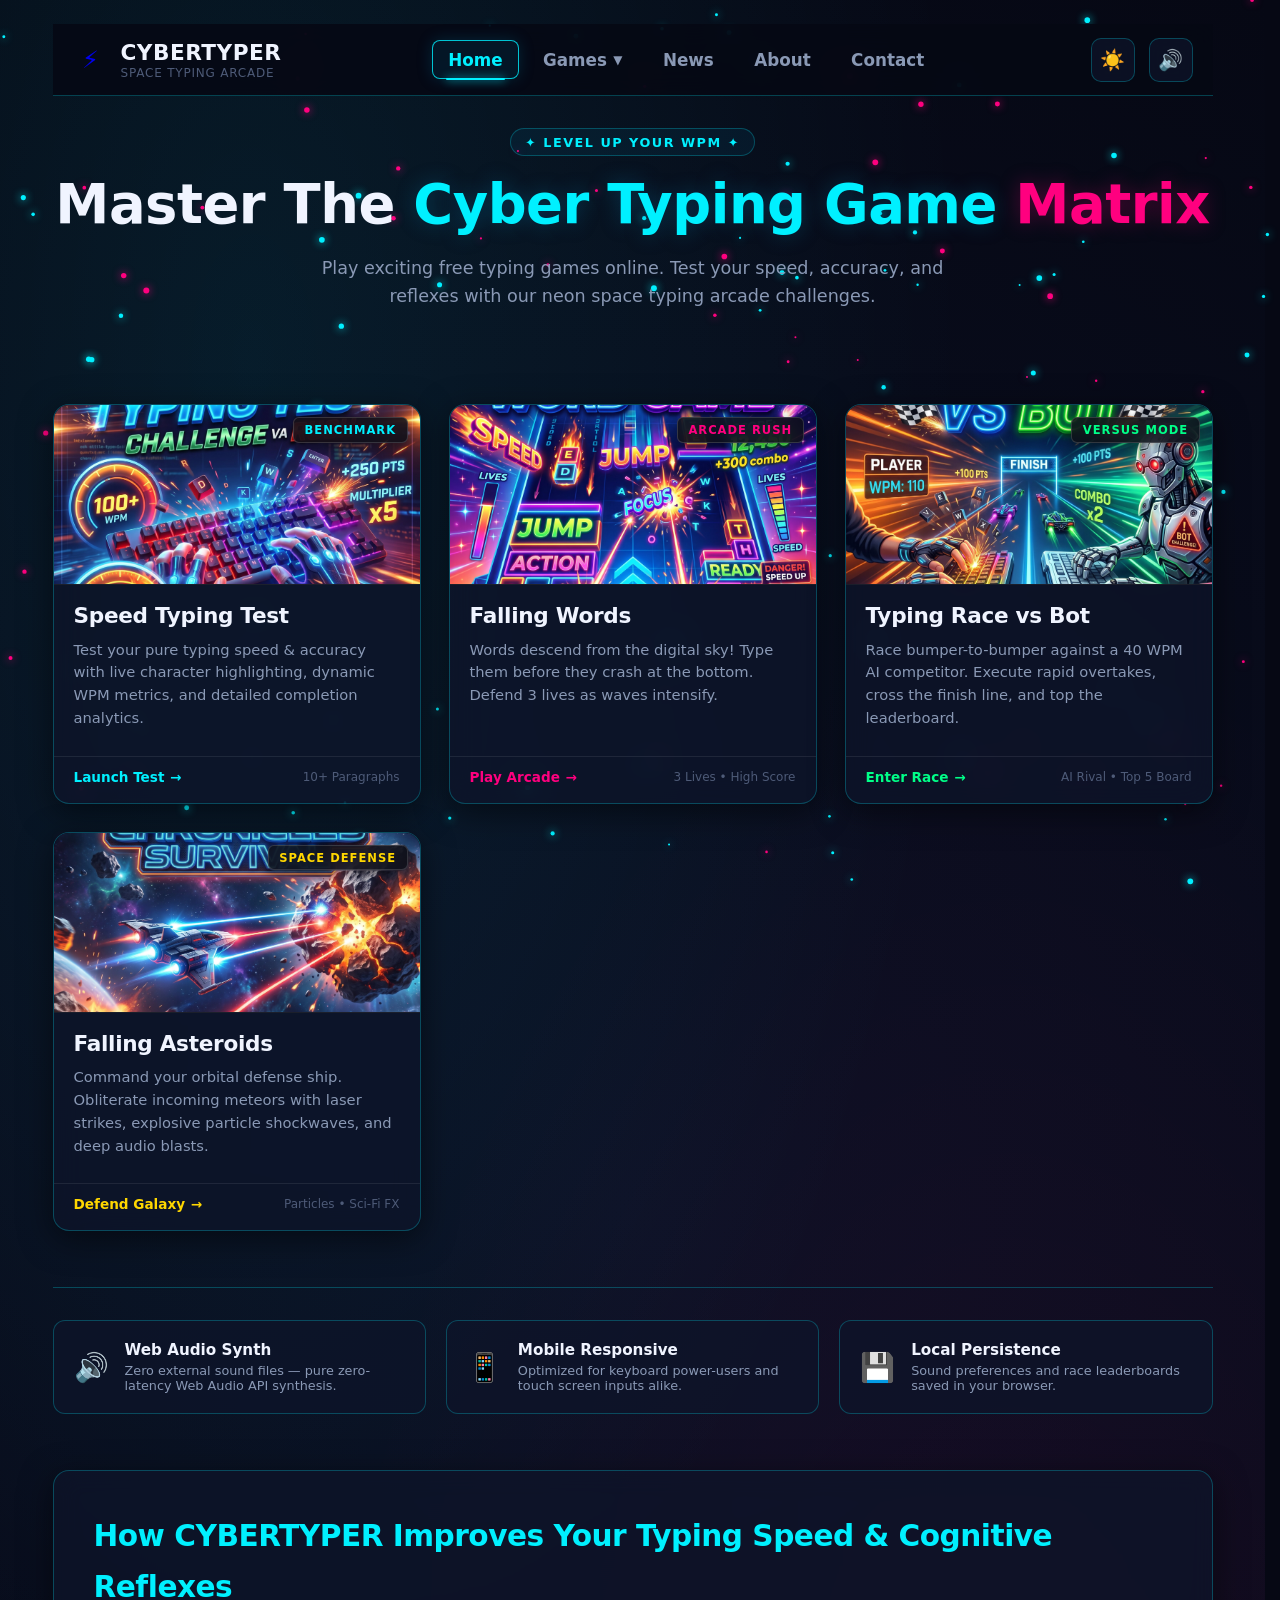
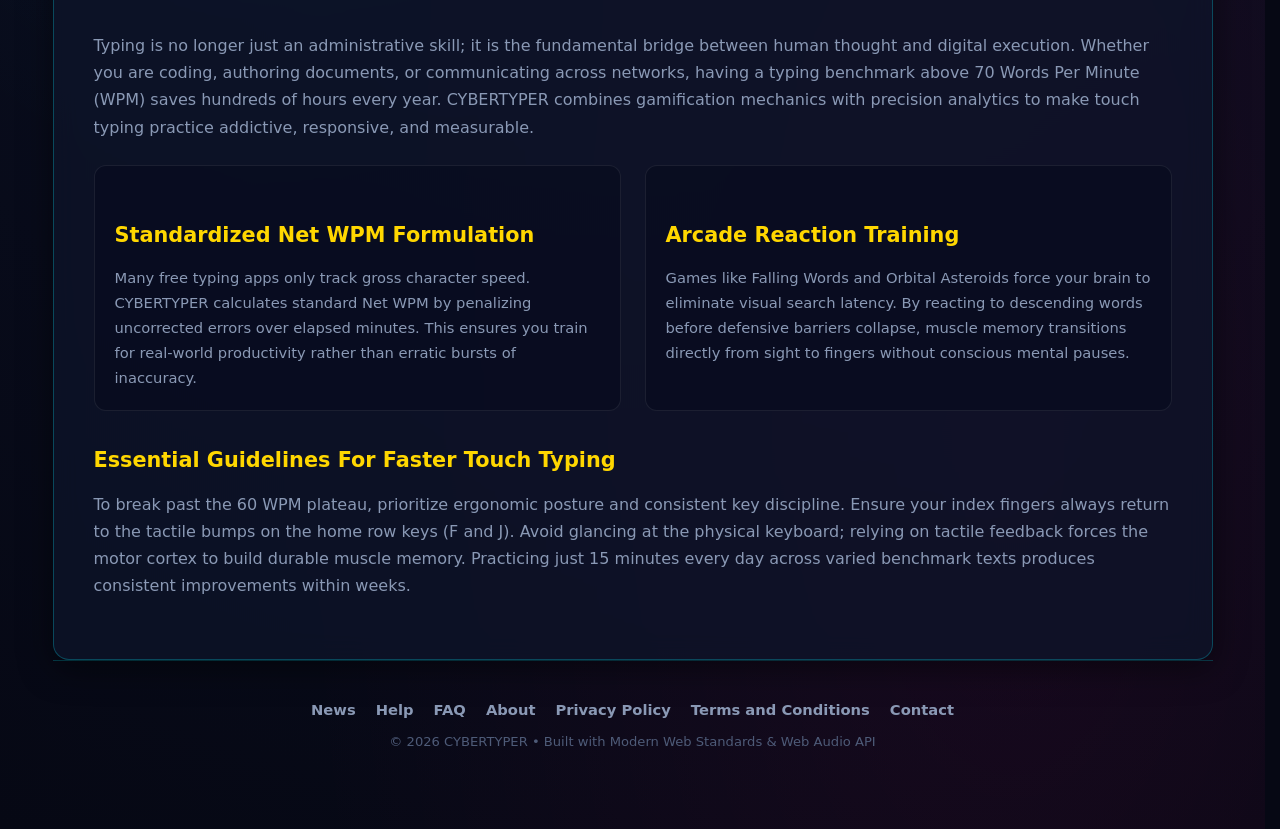
==== index.html @ cc50640e "Add files via upload" ====
<!DOCTYPE html>
<html lang="en">
<head>
  <!-- Basic SEO -->
  <meta charset="UTF-8">
  <meta name="viewport" content="width=device-width, initial-scale=1.0">
  <title>CYBERTYPER // Free Typing Game Online & Speed Test Matrix</title>
  <meta name="description" content="Play exciting free typing games online with CYBERTYPER. Improve your WPM, accuracy, and typing speed with sci-fi neon arcade typing tests and challenges.">
  <meta name="keywords" content="typing game, typing speed test, space typing arcade, cybertyper, wpm benchmark, touch typing practice, falling words game, typing race bot, free online typing test">
  <meta name="author" content="CYBERTYPER">
  <meta name="robots" content="index, follow, max-image-preview:large">

  <!-- Canonical Link -->
  <link rel="canonical" href="https://typinggamex.github.io/">

  <!-- Favicon -->
  <link rel="icon" type="image/svg+xml" href="data:image/svg+xml,<svg xmlns='http://www.w3.org/2000/svg' viewBox='0 0 100 100'><text y='.9em' font-size='90'>⚡</text></svg>">
  <meta name="theme-color" content="#0d0f18">

  <!-- Font Preconnect to prevent text layout jumping -->
  <link rel="preconnect" href="https://fonts.googleapis.com">
  <link rel="preconnect" href="https://fonts.gstatic.com" crossorigin>

  <!-- Open Graph / Facebook / WhatsApp -->
  <meta property="og:type" content="website">
  <meta property="og:url" content="https://typinggamex.github.io/">
  <meta property="og:title" content="CYBERTYPER // Free Typing Game Online & Speed Test">
  <meta property="og:description" content="Level up your typing speed (WPM) with exciting neon sci-fi typing arcade games and real-time accuracy benchmarks.">
  <meta property="og:image" content="https://arpitkx.github.io/image/og-preview.png">
  <meta property="og:site_name" content="CYBERTYPER">
  <meta property="og:locale" content="en_US">

  <!-- Twitter Cards -->
  <meta name="twitter:card" content="summary_large_image">
  <meta name="twitter:url" content="https://typinggamex.github.io/">
  <meta name="twitter:title" content="CYBERTYPER // Free Typing Game Online & Speed Test">
  <meta name="twitter:description" content="Level up your typing speed (WPM) with exciting neon sci-fi typing arcade games and real-time accuracy benchmarks.">
  <meta name="twitter:image" content="https://arpitkx.github.io/image/og-preview.png">

  <!-- Google Search Console Verification -->
  <meta name="google-site-verification" content="u2HCf_6VKyPAVWw0sn1yf_jrNx-6g6iIWCGSwuhIPbA" />

  <!-- Structured Data -->
  <script type="application/ld+json">
  {
    "@context": "https://schema.org",
    "@type": "WebApplication",
    "name": "CYBERTYPER - Free Online Typing Game",
    "url": "https://typinggamex.github.io/",
    "description": "Play high-octane neon cyber typing arcade games and speed tests. Push your typing speed (WPM), accuracy, and reflexes to lightspeed.",
    "applicationCategory": "GameApplication",
    "genre": "Typing Game",
    "browserRequirements": "Requires JavaScript. Requires HTML5.",
    "operatingSystem": "All"
  }
  </script>

  <!-- Consolidated Stylesheet -->
  <link rel="stylesheet" href="./css/style.css">

  <!-- Inline critical layout stability & Card Image Styles -->
  <style>
    .site-header { min-height: 70px; }
    .hero { min-height: 220px; }
    .brand-icon { width: 36px; height: 36px; display: inline-flex; align-items: center; justify-content: center; }

    /* Card Image Integration */
    .game-card {
      padding: 0 !important;
      overflow: hidden !important;
      display: flex !important;
      flex-direction: column !important;
    }
    .card-thumb-wrap {
      position: relative;
      width: 100%;
      height: 180px;
      overflow: hidden;
      background: rgba(0, 0, 0, 0.4);
    }
    .card-thumb-img {
      width: 100%;
      height: 100%;
      object-fit: cover;
      object-position: center;
      display: block;
      transition: transform 0.4s ease, filter 0.4s ease;
    }
    .game-card:hover .card-thumb-img {
      transform: scale(1.06);
      filter: brightness(1.1);
    }
    .overlay-tag {
      position: absolute;
      top: 12px;
      right: 12px;
      backdrop-filter: blur(8px);
      -webkit-backdrop-filter: blur(8px);
      background: rgba(13, 15, 24, 0.85);
      border: 1px solid rgba(255, 255, 255, 0.15);
      z-index: 2;
    }
    .card-body {
      padding: 18px 20px 10px 20px;
      flex-grow: 1;
    }
    .game-card .card-footer {
      padding: 12px 20px 18px 20px;
    }
  </style>
</head>
<body>
  <!-- Canvas Starfield -->
  <canvas id="starsCanvas" style="position: fixed; inset: 0; width: 100vw; height: 100vh; pointer-events: none; z-index: 1; display: block;"></canvas>

  <div class="container" style="position: relative; z-index: 2;">
    <!-- Header -->
    <header class="site-header">
      <a href="index.html" class="brand-wrapper">
        <div class="brand-icon">⚡</div>
        <div>
          <div class="brand-title">CYBERTYPER</div>
          <div class="brand-subtitle">Space Typing Arcade</div>
        </div>
      </a>

      <!-- Navigation Menu -->
      <nav id="cyberMainNav" class="cyber-nav" aria-label="Main Navigation">
        <div class="cyber-nav-item">
          <a href="index.html" class="cyber-nav-link active" aria-current="page">Home</a>
        </div>
        <div class="cyber-nav-item cyber-dropdown" id="cyberGamesDropdown">
          <button class="cyber-nav-link" id="cyberGamesTrigger" aria-expanded="false" aria-haspopup="true">
            Games <span class="dropdown-arrow">▼</span>
          </button>
          <ul class="cyber-dropdown-menu" aria-label="Games Submenu">
            <li class="cyber-dropdown-item"><a href="games/speed-test.html" class="cyber-dropdown-link">⚡ Speed Typing Test</a></li>
            <li class="cyber-dropdown-item"><a href="games/falling-words.html" class="cyber-dropdown-link">🌧️ Falling Words</a></li>
            <li class="cyber-dropdown-item"><a href="games/typing-race.html" class="cyber-dropdown-link">🏎️ Typing Race vs Bot</a></li>
            <li class="cyber-dropdown-item"><a href="games/asteroid-game.html" class="cyber-dropdown-link">☄️ Falling Asteroids</a></li>
          </ul>
        </div>
        <div class="cyber-nav-item">
          <a href="pages/content.html" class="cyber-nav-link">News</a>
        </div>
        <div class="cyber-nav-item">
          <a href="pages/about.html" class="cyber-nav-link">About</a>
        </div>
        <div class="cyber-nav-item">
          <a href="pages/contact.html" class="cyber-nav-link">Contact</a>
        </div>
      </nav>

      <!-- Actions: Theme Toggle + Sound + Hamburger -->
      <div class="header-actions">
        <button id="themeToggleBtn" class="sound-toggle-btn" aria-label="Toggle Theme" title="Toggle Light/Dark Mode">
          <span id="themeIcon">☀️</span>
        </button>
        <button id="soundToggle" class="sound-toggle-btn" aria-label="Toggle Sound" title="Sound Mute/Unmute">
          <span id="soundIcon">🔊</span>
        </button>
        <button id="cyberNavToggle" class="cyber-hamburger" aria-label="Toggle Menu" aria-expanded="false" aria-controls="cyberMainNav">
          <span></span>
          <span></span>
          <span></span>
        </button>
      </div>
    </header>

    <!-- Hero Section -->
    <section class="hero">
      <div class="hero-badge">✦ Level Up Your WPM ✦</div>
      <h1 class="hero-title">
        Master The <span class="glow-cyan">Cyber Typing Game</span> <span class="glow-pink">Matrix</span>
      </h1>
      <p class="hero-desc">
        Play exciting free typing games online. Test your speed, accuracy, and reflexes with our neon space typing arcade challenges.
      </p>
    </section>

    <!-- 4 Game Cards Grid With Thumbnails -->
    <main class="games-grid">
      <!-- Card 1: Speed Typing Test -->
      <a href="games/speed-test.html" class="game-card theme-cyan">
        <div class="card-thumb-wrap">
          <img src="./image/speed%20typing%20test.jpg" alt="Free Speed Typing Test Online" class="card-thumb-img" loading="lazy">
          <span class="card-tag overlay-tag">Benchmark</span>
        </div>
        <div class="card-body">
          <h2 class="card-title">Speed Typing Test</h2>
          <p class="card-desc">
            Test your pure typing speed & accuracy with live character highlighting, dynamic WPM metrics, and detailed completion analytics.
          </p>
        </div>
        <div class="card-footer">
          <span class="card-action-text">Launch Test <span>→</span></span>
          <span class="card-meta">10+ Paragraphs</span>
        </div>
      </a>

      <!-- Card 2: Falling Words -->
      <a href="games/falling-words.html" class="game-card theme-magenta">
        <div class="card-thumb-wrap">
          <img src="./image/falling%20word.jpg" alt="Falling Words Typing Game" class="card-thumb-img" loading="lazy">
          <span class="card-tag overlay-tag">Arcade Rush</span>
        </div>
        <div class="card-body">
          <h2 class="card-title">Falling Words</h2>
          <p class="card-desc">
            Words descend from the digital sky! Type them before they crash at the bottom. Defend 3 lives as waves intensify.
          </p>
        </div>
        <div class="card-footer">
          <span class="card-action-text">Play Arcade <span>→</span></span>
          <span class="card-meta">3 Lives • High Score</span>
        </div>
      </a>

      <!-- Card 3: Typing Race vs Bot -->
      <a href="games/typing-race.html" class="game-card theme-emerald">
        <div class="card-thumb-wrap">
          <img src="./image/typing%20race%20vs%20bot.jpg" alt="Typing Race Game vs AI Bot" class="card-thumb-img" loading="lazy">
          <span class="card-tag overlay-tag">Versus Mode</span>
        </div>
        <div class="card-body">
          <h2 class="card-title">Typing Race vs Bot</h2>
          <p class="card-desc">
            Race bumper-to-bumper against a 40 WPM AI competitor. Execute rapid overtakes, cross the finish line, and top the leaderboard.
          </p>
        </div>
        <div class="card-footer">
          <span class="card-action-text">Enter Race <span>→</span></span>
          <span class="card-meta">AI Rival • Top 5 Board</span>
        </div>
      </a>

      <!-- Card 4: Falling Asteroids -->
      <a href="games/asteroid-game.html" class="game-card theme-gold">
        <div class="card-thumb-wrap">
          <img src="./image/asteroid%20game.jpg" alt="Falling Asteroids Space Typing Game" class="card-thumb-img" loading="lazy">
          <span class="card-tag overlay-tag">Space Defense</span>
        </div>
        <div class="card-body">
          <h2 class="card-title">Falling Asteroids</h2>
          <p class="card-desc">
            Command your orbital defense ship. Obliterate incoming meteors with laser strikes, explosive particle shockwaves, and deep audio blasts.
          </p>
        </div>
        <div class="card-footer">
          <span class="card-action-text">Defend Galaxy <span>→</span></span>
          <span class="card-meta">Particles • Sci-Fi FX</span>
        </div>
      </a>
    </main>

    <!-- Features Strip -->
    <div class="features-strip">
      <div class="feature-box">
        <div class="feature-icon">🔊</div>
        <div>
          <div class="feature-heading">Web Audio Synth</div>
          <div class="feature-sub">Zero external sound files — pure zero-latency Web Audio API synthesis.</div>
        </div>
      </div>
      <div class="feature-box">
        <div class="feature-icon">📱</div>
        <div>
          <div class="feature-heading">Mobile Responsive</div>
          <div class="feature-sub">Optimized for keyboard power-users and touch screen inputs alike.</div>
        </div>
      </div>
      <div class="feature-box">
        <div class="feature-icon">💾</div>
        <div>
          <div class="feature-heading">Local Persistence</div>
          <div class="feature-sub">Sound preferences and race leaderboards saved in your browser.</div>
        </div>
      </div>
    </div>

    <!-- Editorial & Educational Section -->
    <article class="content-article-section">
      <h2>How CYBERTYPER Improves Your Typing Speed & Cognitive Reflexes</h2>
      <p>
        Typing is no longer just an administrative skill; it is the fundamental bridge between human thought and digital execution. Whether you are coding, authoring documents, or communicating across networks, having a typing benchmark above 70 Words Per Minute (WPM) saves hundreds of hours every year. CYBERTYPER combines gamification mechanics with precision analytics to make touch typing practice addictive, responsive, and measurable.
      </p>

      <div class="content-grid-2">
        <div class="guide-card">
          <h3>Standardized Net WPM Formulation</h3>
          <p>
            Many free typing apps only track gross character speed. CYBERTYPER calculates standard Net WPM by penalizing uncorrected errors over elapsed minutes. This ensures you train for real-world productivity rather than erratic bursts of inaccuracy.
          </p>
        </div>
        <div class="guide-card">
          <h3>Arcade Reaction Training</h3>
          <p>
            Games like Falling Words and Orbital Asteroids force your brain to eliminate visual search latency. By reacting to descending words before defensive barriers collapse, muscle memory transitions directly from sight to fingers without conscious mental pauses.
          </p>
        </div>
      </div>

      <h3>Essential Guidelines For Faster Touch Typing</h3>
      <p>
        To break past the 60 WPM plateau, prioritize ergonomic posture and consistent key discipline. Ensure your index fingers always return to the tactile bumps on the home row keys (F and J). Avoid glancing at the physical keyboard; relying on tactile feedback forces the motor cortex to build durable muscle memory. Practicing just 15 minutes every day across varied benchmark texts produces consistent improvements within weeks.
      </p>
    </article>

    <!-- Footer -->
    <footer class="site-footer">
      <ul class="footer-nav">
        <li><a href="pages/content.html">News</a></li>
        <li><a href="pages/help.html">Help</a></li>
        <li><a href="pages/faq.html">FAQ</a></li>
        <li><a href="pages/about.html">About</a></li>
        <li><a href="pages/privacy.html">Privacy Policy</a></li>
        <li><a href="pages/terms.html">Terms and Conditions</a></li>
        <li><a href="pages/contact.html">Contact</a></li>
      </ul>
      <div class="footer-copy">© 2026 CYBERTYPER • Built with Modern Web Standards & Web Audio API</div>
    </footer>
  </div>

  <!-- External App & Navigation Scripts -->
  <script src="./js/app.js" defer></script>
  <script src="./js/nav.js" defer></script>

  <!-- Google AdSense -->
  <script async src="https://pagead2.googlesyndication.com/pagead/js/adsbygoogle.js?client=ca-pub-8769034899349607" crossorigin="anonymous"></script>

  <!-- Self-Contained High-Visibility Stars Engine -->
  <script>
    (function() {
      const canvas = document.getElementById('starsCanvas');
      if (!canvas) return;
      const ctx = canvas.getContext('2d');
      let stars = [];
      const STAR_COUNT = 160;

      function resize() {
        canvas.width = window.innerWidth;
        canvas.height = window.innerHeight;
      }
      resize();
      window.addEventListener('resize', resize, { passive: true });

      for (let i = 0; i < STAR_COUNT; i++) {
        stars.push({
          x: Math.random() * window.innerWidth,
          y: Math.random() * window.innerHeight,
          r: Math.random() * 2 + 1,
          speed: Math.random() * 0.6 + 0.2,
          color: Math.random() > 0.4 ? '#00f0ff' : '#ff007f'
        });
      }

      function draw() {
        ctx.clearRect(0, 0, canvas.width, canvas.height);
        for (let i = 0; i < stars.length; i++) {
          let s = stars[i];
          s.y += s.speed;
          if (s.y > canvas.height) {
            s.y = 0;
            s.x = Math.random() * canvas.width;
          }
          ctx.beginPath();
          ctx.arc(s.x, s.y, s.r, 0, Math.PI * 2);
          ctx.fillStyle = s.color;
          ctx.shadowBlur = 8;
          ctx.shadowColor = s.color;
          ctx.fill();
        }
        requestAnimationFrame(draw);
      }
      requestAnimationFrame(draw);
    })();
  </script>
  <!-- Direct Standalone Theme & Sound Handler -->
  <script>
    (function() {
      // 1. THEME TOGGLE HANDLER
      const themeBtn = document.getElementById('themeToggleBtn');
      const themeIcon = document.getElementById('themeIcon');
      
      // Load saved theme preference
      const savedTheme = localStorage.getItem('cyber_theme') || 'dark';
      document.documentElement.setAttribute('data-theme', savedTheme);
      if (themeIcon) {
        themeIcon.textContent = savedTheme === 'light' ? '🌙' : '☀️';
      }

      if (themeBtn) {
        themeBtn.addEventListener('click', function(e) {
          e.preventDefault();
          const currentTheme = document.documentElement.getAttribute('data-theme') || 'dark';
          const newTheme = currentTheme === 'light' ? 'dark' : 'light';
          
          document.documentElement.setAttribute('data-theme', newTheme);
          localStorage.setItem('cyber_theme', newTheme);
          if (themeIcon) {
            themeIcon.textContent = newTheme === 'light' ? '🌙' : '☀️';
          }
        });
      }

      // 2. SOUND TOGGLE HANDLER (Web Audio Synth Click Effect)
      const soundBtn = document.getElementById('soundToggle');
      const soundIcon = document.getElementById('soundIcon');
      
      let isMuted = localStorage.getItem('cyber_muted') === 'true';
      function updateSoundUI() {
        if (soundIcon) {
          soundIcon.textContent = isMuted ? '🔇' : '🔊';
        }
        if (soundBtn) {
          soundBtn.classList.toggle('muted', isMuted);
        }
      }
      updateSoundUI();

      // Simple Synth Beep on Click if unmuted
      const AudioContext = window.AudioContext || window.webkitAudioContext;
      let audioCtx = null;

      function playToggleBeep() {
        if (isMuted) return;
        try {
          if (!audioCtx) audioCtx = new AudioContext();
          if (audioCtx.state === 'suspended') audioCtx.resume();

          const osc = audioCtx.createOscillator();
          const gain = audioCtx.createGain();
          osc.type = 'sine';
          osc.frequency.setValueAtTime(587.33, audioCtx.currentTime); // D5
          osc.frequency.exponentialRampToValueAtTime(880, audioCtx.currentTime + 0.08); // A5
          
          gain.gain.setValueAtTime(0.12, audioCtx.currentTime);
          gain.gain.exponentialRampToValueAtTime(0.01, audioCtx.currentTime + 0.08);
          
          osc.connect(gain);
          gain.connect(audioCtx.destination);
          
          osc.start();
          osc.stop(audioCtx.currentTime + 0.08);
        } catch(err) {}
      }

      if (soundBtn) {
        soundBtn.addEventListener('click', function(e) {
          e.preventDefault();
          isMuted = !isMuted;
          localStorage.setItem('cyber_muted', isMuted);
          updateSoundUI();
          if (!isMuted) {
            playToggleBeep();
          }
        });
      }
    })();
  </script>
</body>
</html>
---- css/style.css ----
/* ==========================================================================
   NEON SPACE TYPING HUB - GLOBAL STYLES (LIGHT & DARK THEME ENABLED)
   ========================================================================== */

/* --------------------------------------------------------------------------
   DESIGN TOKENS & SYSTEM VARIABLES
   -------------------------------------------------------------------------- */
:root {
  /* Surface & Base Colors (Dark Mode Default) */
  --bg-deep: #060814;
  --bg-card: rgba(14, 20, 42, 0.75);
  --bg-card-hover: rgba(22, 32, 68, 0.85);
  --bg-guide: rgba(8, 12, 30, 0.7);
  --header-bg: rgba(6, 8, 20, 0.88);
  --dropdown-bg: rgba(10, 15, 35, 0.96);
  --icon-bg: rgba(0, 0, 0, 0.35);

  /* Neon Glow Accents */
  --cyan-glow: #00f0ff;
  --cyan-dim: #0099aa;
  --magenta-glow: #ff007f;
  --magenta-dim: #aa0055;
  --emerald-glow: #00ff88;
  --gold-glow: #ffd700;
  --danger-glow: #ff3366;

  /* Borders & Dividers */
  --border-neon: rgba(0, 240, 255, 0.25);
  --border-neon-hover: rgba(0, 240, 255, 0.8);
  --border-subtle: rgba(255, 255, 255, 0.08);

  /* Typography Colors */
  --text-main: #f0f4ff;
  --text-muted: #8a99b5;
  --text-dim: #4e5b78;
  --char-pending: #4f5f80;

  /* Fonts */
  --font-main: system-ui, -apple-system, BlinkMacSystemFont, 'Segoe UI', Roboto, sans-serif;
  --font-mono: 'Cascadia Code', 'Fira Code', Consolas, 'Courier New', monospace;

  /* Shadows */
  --shadow-neon-cyan: 0 0 20px rgba(0, 240, 255, 0.35), 0 0 40px rgba(0, 240, 255, 0.15);
  --shadow-neon-magenta: 0 0 20px rgba(255, 0, 127, 0.35), 0 0 40px rgba(255, 0, 127, 0.15);
  --shadow-box: 0 8px 32px rgba(0, 0, 0, 0.5);

  /* Transitions */
  --transition-smooth: all 0.25s cubic-bezier(0.16, 1, 0.3, 1);
  --transition-colors: background-color 0.3s ease, border-color 0.3s ease, color 0.3s ease;
}

[data-theme="light"] {
  --bg-deep: #f2f5fb;
  --bg-card: rgba(255, 255, 255, 0.88);
  --bg-card-hover: rgba(255, 255, 255, 0.98);
  --bg-guide: rgba(240, 245, 255, 0.7);
  --header-bg: rgba(245, 248, 255, 0.92);
  --dropdown-bg: rgba(255, 255, 255, 0.98);
  --icon-bg: rgba(0, 119, 170, 0.08);

  --cyan-glow: #0077aa;
  --cyan-dim: #005577;
  --magenta-glow: #d6006c;
  --magenta-dim: #99004d;
  --emerald-glow: #009955;
  --gold-glow: #c48000;
  --danger-glow: #e61f4d;

  --border-neon: rgba(0, 150, 215, 0.35);
  --border-neon-hover: rgba(0, 150, 215, 0.9);
  --border-subtle: rgba(0, 0, 0, 0.08);

  --text-main: #141b2d;
  --text-muted: #53647f;
  --text-dim: #8493a8;
  --char-pending: #94a3b8;

  --shadow-neon-cyan: 0 0 15px rgba(0, 119, 170, 0.25);
  --shadow-neon-magenta: 0 0 15px rgba(214, 0, 108, 0.25);
  --shadow-box: 0 8px 30px rgba(20, 35, 60, 0.08);
}

/* --------------------------------------------------------------------------
   RESET & FOUNDATIONS
   -------------------------------------------------------------------------- */
*, *::before, *::after {
  box-sizing: border-box;
  margin: 0;
  padding: 0;
  -webkit-tap-highlight-color: transparent;
}

html {
  scrollbar-gutter: stable;
}

body {
  background-color: var(--bg-deep);
  background-image: 
    radial-gradient(ellipse at 20% 15%, rgba(0, 240, 255, 0.08) 0%, transparent 50%),
    radial-gradient(ellipse at 80% 85%, rgba(255, 0, 127, 0.07) 0%, transparent 50%),
    radial-gradient(circle at 50% 50%, rgba(16, 24, 52, 0.5) 0%, var(--bg-deep) 100%);
  color: var(--text-main);
  font-family: var(--font-main);
  min-height: 100vh;
  display: flex;
  flex-direction: column;
  overflow-x: hidden;
  position: relative;
  transition: var(--transition-colors);
}

[data-theme="light"] body {
  background-image: 
    radial-gradient(ellipse at 20% 15%, rgba(0, 119, 170, 0.08) 0%, transparent 50%),
    radial-gradient(ellipse at 80% 85%, rgba(214, 0, 108, 0.06) 0%, transparent 50%),
    radial-gradient(circle at 50% 50%, #e7edf8 0%, var(--bg-deep) 100%);
}

.stars-bg {
  position: fixed;
  inset: 0;
  width: 100%;
  height: 100%;
  pointer-events: none;
  z-index: 0;
  opacity: 0.6;
}

[data-theme="light"] .stars-bg {
  opacity: 0.25;
}

.container {
  width: 100%;
  max-width: 1200px;
  margin: 0 auto;
  padding: 1.5rem 1.25rem 3rem;
  position: relative;
  z-index: 1;
}

/* Arena & Game Canvas Wrapper */
body:has(.canvas-wrap) .container,
.game-container {
  max-width: 780px;
  padding: 1rem 1rem 2.5rem;
}

.canvas-wrap {
  width: 100%;
  max-width: 780px;
  height: 680px;
  margin: 0 auto;
}

/* --------------------------------------------------------------------------
   SITE HEADER & NAVIGATION
   -------------------------------------------------------------------------- */
.site-header {
  position: sticky;
  top: 0;
  z-index: 1000;
  display: flex;
  align-items: center;
  justify-content: space-between;
  min-height: 72px;
  padding: 0.85rem 1.25rem;
  background: var(--header-bg);
  backdrop-filter: blur(14px);
  -webkit-backdrop-filter: blur(14px);
  border-bottom: 1px solid var(--border-neon);
  margin-bottom: 2rem;
}

.brand-wrapper {
  display: flex;
  align-items: center;
  gap: 0.75rem;
  text-decoration: none;
  flex-shrink: 0;
  min-width: 180px;
}

.brand-icon {
  width: 38px;
  height: 38px;
  display: inline-flex;
  align-items: center;
  justify-content: center;
  font-size: 1.5rem;
  flex-shrink: 0;
}

.brand-title {
  font-size: 1.35rem;
  font-weight: 800;
  color: var(--text-main);
  letter-spacing: 0.5px;
  line-height: 1.2;
}

.brand-subtitle {
  font-size: 0.75rem;
  color: var(--text-dim);
  letter-spacing: 0.8px;
  text-transform: uppercase;
}

.cyber-nav {
  display: flex;
  align-items: center;
  gap: 0.5rem;
  list-style: none;
}

.cyber-nav-item {
  position: relative;
}

.cyber-nav-link {
  display: inline-flex;
  align-items: center;
  gap: 0.4rem;
  color: var(--text-muted);
  text-decoration: none;
  font-size: 1.05rem;
  font-weight: 600;
  padding: 0.55rem 0.95rem;
  border-radius: 8px;
  transition: var(--transition-smooth);
  border: 1px solid transparent;
  cursor: pointer;
  background: transparent;
  font-family: inherit;
}

.cyber-nav-link:hover,
.cyber-nav-link:focus-visible {
  color: var(--cyan-glow);
  background: rgba(0, 119, 170, 0.08);
  border-color: var(--border-neon);
  box-shadow: 0 0 12px rgba(0, 119, 170, 0.2);
  outline: none;
}

.cyber-nav-link.active {
  color: var(--cyan-glow);
  border-color: var(--border-neon-hover);
  background: rgba(0, 119, 170, 0.12);
  box-shadow: 0 0 15px rgba(0, 119, 170, 0.25);
  position: relative;
}

.cyber-nav-link.active::after {
  content: '';
  position: absolute;
  bottom: -2px;
  inset-inline: 15%;
  height: 2px;
  background: var(--cyan-glow);
  box-shadow: 0 0 8px var(--cyan-glow);
  border-radius: 2px;
}

/* Dropdown */
.cyber-dropdown {
  position: relative;
}

.cyber-dropdown-menu {
  position: absolute;
  top: calc(100% + 8px);
  left: 0;
  min-width: 240px;
  background: var(--dropdown-bg);
  backdrop-filter: blur(16px);
  -webkit-backdrop-filter: blur(16px);
  border: 1px solid var(--border-neon);
  border-radius: 12px;
  padding: 0.6rem;
  list-style: none;
  opacity: 0;
  visibility: hidden;
  transform: translateY(8px);
  transition: var(--transition-smooth);
  box-shadow: var(--shadow-box);
  z-index: 1050;
}

@media (min-width: 901px) {
  .cyber-dropdown:hover .cyber-dropdown-menu,
  .cyber-dropdown:focus-within .cyber-dropdown-menu,
  .cyber-dropdown.dropdown-open .cyber-dropdown-menu {
    opacity: 1;
    visibility: visible;
    transform: translateY(0);
  }
}

.cyber-dropdown-item {
  margin: 0.15rem 0;
}

.cyber-dropdown-link {
  display: flex;
  align-items: center;
  gap: 0.75rem;
  padding: 0.65rem 0.95rem;
  color: var(--text-main);
  text-decoration: none;
  font-size: 0.95rem;
  font-weight: 600;
  border-radius: 8px;
  transition: var(--transition-smooth);
}

.cyber-dropdown-link:hover,
.cyber-dropdown-link:focus-visible {
  background: rgba(0, 119, 170, 0.12);
  color: var(--cyan-glow);
  transform: translateX(4px);
  outline: none;
}

.dropdown-arrow {
  font-size: 0.75rem;
  transition: transform 0.2s ease;
}

.cyber-dropdown.dropdown-open .dropdown-arrow {
  transform: rotate(180deg);
}

/* Hamburger & Actions */
.cyber-hamburger {
  display: none;
  flex-direction: column;
  justify-content: center;
  align-items: center;
  gap: 5px;
  width: 44px;
  height: 44px;
  background: var(--bg-card);
  border: 1px solid var(--border-neon);
  border-radius: 10px;
  cursor: pointer;
  padding: 8px;
  transition: var(--transition-smooth);
  color: var(--cyan-glow);
}

.cyber-hamburger span {
  display: block;
  width: 22px;
  height: 2px;
  background-color: var(--cyan-glow);
  box-shadow: 0 0 6px var(--cyan-glow);
  transition: var(--transition-smooth);
  border-radius: 2px;
}

.cyber-hamburger.active span:nth-child(1) {
  transform: translateY(7px) rotate(45deg);
}
.cyber-hamburger.active span:nth-child(2) {
  opacity: 0;
}
.cyber-hamburger.active span:nth-child(3) {
  transform: translateY(-7px) rotate(-45deg);
}

.header-actions {
  display: flex;
  align-items: center;
  gap: 0.85rem;
  flex-shrink: 0;
}

.sound-toggle-btn,
.theme-toggle-btn {
  width: 44px;
  height: 44px;
  border-radius: 10px;
  background: var(--bg-card);
  border: 1px solid var(--border-neon);
  color: var(--text-main);
  font-size: 1.25rem;
  cursor: pointer;
  display: inline-flex;
  align-items: center;
  justify-content: center;
  transition: var(--transition-smooth);
  backdrop-filter: blur(10px);
}

.sound-toggle-btn:hover,
.theme-toggle-btn:hover {
  border-color: var(--cyan-glow);
  box-shadow: 0 0 15px rgba(0, 119, 170, 0.35);
  transform: scale(1.05);
}

.sound-toggle-btn.muted {
  border-color: rgba(255, 51, 102, 0.4);
  color: var(--danger-glow);
}

/* --------------------------------------------------------------------------
   HERO SECTION
   -------------------------------------------------------------------------- */
.hero {
  text-align: center;
  margin-bottom: 3.5rem;
  min-height: 210px;
  contain: layout;
}

.hero-badge {
  display: inline-block;
  padding: 0.35rem 0.9rem;
  border-radius: 30px;
  background: rgba(0, 119, 170, 0.1);
  border: 1px solid var(--border-neon);
  color: var(--cyan-glow);
  font-size: 0.8rem;
  font-weight: 700;
  letter-spacing: 1.5px;
  text-transform: uppercase;
  margin-bottom: 1rem;
}

.hero-title {
  font-size: clamp(2rem, 5vw, 3.4rem);
  font-weight: 900;
  line-height: 1.2;
  margin-bottom: 1rem;
  letter-spacing: -0.5px;
  color: var(--text-main);
}

.hero-title .glow-cyan {
  color: var(--cyan-glow);
  text-shadow: 0 0 20px rgba(0, 119, 170, 0.35);
}

.hero-title .glow-pink {
  color: var(--magenta-glow);
  text-shadow: 0 0 20px rgba(214, 0, 108, 0.35);
}

.hero-desc {
  max-width: 640px;
  margin: 0 auto;
  font-size: 1.1rem;
  color: var(--text-muted);
  line-height: 1.6;
}

/* --------------------------------------------------------------------------
   GAMES GRID & CARDS (IMAGE BANNER READY)
   -------------------------------------------------------------------------- */
.games-grid {
  display: grid;
  grid-template-columns: repeat(auto-fit, minmax(270px, 1fr));
  gap: 1.75rem;
  margin-bottom: 3.5rem;
  contain: layout;
}

.game-card {
  position: relative;
  background: var(--bg-card);
  border: 1px solid var(--border-neon);
  border-radius: 16px;
  padding: 0; /* Padding moved to .card-body to allow full-width image header */
  display: flex;
  flex-direction: column;
  justify-content: space-between;
  text-decoration: none;
  color: inherit;
  backdrop-filter: blur(14px);
  -webkit-backdrop-filter: blur(14px);
  box-shadow: var(--shadow-box);
  min-height: 380px; /* Adjusted height for photo inclusion */
  transition: transform 0.28s cubic-bezier(0.2, 0.8, 0.2, 1),
              border-color 0.28s ease,
              box-shadow 0.28s ease;
  overflow: hidden;
}

.game-card::before {
  content: '';
  position: absolute;
  top: 0;
  inset-inline: 0;
  height: 3px;
  background: linear-gradient(90deg, transparent, var(--card-accent, var(--cyan-glow)), transparent);
  opacity: 0;
  transition: opacity 0.3s ease;
  z-index: 3;
}

.game-card:hover,
.game-card:focus-visible {
  transform: translateY(-8px) scale(1.02);
  border-color: var(--card-accent, var(--border-neon-hover));
  box-shadow: var(--shadow-box), 0 0 20px var(--card-glow, rgba(0, 119, 170, 0.25));
  outline: none;
}

.game-card:hover::before,
.game-card:focus-visible::before {
  opacity: 1;
}

/* Image Thumbnail Container */
.card-thumb-wrap {
  position: relative;
  width: 100%;
  height: 180px;
  overflow: hidden;
  background: rgba(0, 0, 0, 0.45);
  border-bottom: 1px solid var(--border-subtle);
}

.card-thumb-img {
  width: 100%;
  height: 100%;
  object-fit: cover;
  object-position: center;
  display: block;
  transition: transform 0.4s ease, filter 0.4s ease;
}

.game-card:hover .card-thumb-img {
  transform: scale(1.08);
  filter: brightness(1.12);
}

/* Badge Tag positioned over the image */
.overlay-tag {
  position: absolute;
  top: 12px;
  right: 12px;
  backdrop-filter: blur(8px);
  -webkit-backdrop-filter: blur(8px);
  background: rgba(6, 8, 20, 0.82);
  z-index: 2;
  box-shadow: 0 4px 12px rgba(0, 0, 0, 0.4);
}

[data-theme="light"] .overlay-tag {
  background: rgba(255, 255, 255, 0.88);
}

/* Card Body Section */
.card-body {
  padding: 1.25rem 1.4rem 0.75rem 1.4rem;
  flex-grow: 1;
  display: flex;
  flex-direction: column;
}

.card-tag {
  font-size: 0.72rem;
  font-weight: 700;
  letter-spacing: 1px;
  text-transform: uppercase;
  padding: 0.3rem 0.65rem;
  border-radius: 6px;
  color: var(--card-accent, var(--cyan-glow));
  border: 1px solid var(--border-neon);
}

.card-title {
  font-size: 1.35rem;
  font-weight: 800;
  margin-bottom: 0.65rem;
  color: var(--text-main);
  letter-spacing: -0.3px;
}

.card-desc {
  font-size: 0.92rem;
  color: var(--text-muted);
  line-height: 1.55;
  margin-bottom: 1rem;
}

.card-footer {
  display: flex;
  align-items: center;
  justify-content: space-between;
  padding: 0.9rem 1.4rem 1.3rem 1.4rem;
  border-top: 1px solid var(--border-subtle);
}

.card-action-text {
  font-size: 0.85rem;
  font-weight: 700;
  color: var(--card-accent, var(--cyan-glow));
  display: flex;
  align-items: center;
  gap: 0.35rem;
  transition: gap 0.2s ease;
}

.game-card:hover .card-action-text {
  gap: 0.65rem;
}

.card-meta {
  font-size: 0.75rem;
  color: var(--text-dim);
}

.game-card.theme-cyan    { --card-accent: var(--cyan-glow);    --card-glow: rgba(0, 119, 170, 0.25); }
.game-card.theme-magenta { --card-accent: var(--magenta-glow); --card-glow: rgba(214, 0, 108, 0.25); }
.game-card.theme-emerald { --card-accent: var(--emerald-glow); --card-glow: rgba(0, 153, 85, 0.25); }
.game-card.theme-gold    { --card-accent: var(--gold-glow);    --card-glow: rgba(196, 128, 0, 0.25); }

/* --------------------------------------------------------------------------
   FEATURES STRIP & EDITORIAL ARTICLE
   -------------------------------------------------------------------------- */
.features-strip {
  display: grid;
  grid-template-columns: repeat(auto-fit, minmax(240px, 1fr));
  gap: 1.25rem;
  margin-top: 2rem;
  padding-top: 2rem;
  border-top: 1px solid var(--border-neon);
}

.feature-box {
  background: var(--bg-card);
  border: 1px solid var(--border-neon);
  border-radius: 12px;
  padding: 1.25rem;
  display: flex;
  align-items: center;
  gap: 1rem;
  min-height: 90px;
}

.feature-icon {
  font-size: 1.75rem;
  flex-shrink: 0;
}

.feature-heading {
  font-size: 0.95rem;
  font-weight: 700;
  color: var(--text-main);
  margin-bottom: 0.25rem;
}

.feature-sub {
  font-size: 0.8rem;
  color: var(--text-muted);
}

/* Editorial Guide */
.content-article-section {
  margin-top: 3.5rem;
  padding: 2.5rem;
  background: var(--bg-card);
  border: 1px solid var(--border-neon);
  border-radius: 16px;
  backdrop-filter: blur(12px);
  -webkit-backdrop-filter: blur(12px);
  box-shadow: var(--shadow-box);
  color: var(--text-main);
  line-height: 1.7;
}

.content-article-section h2 {
  font-size: 1.85rem;
  font-weight: 800;
  color: var(--cyan-glow);
  margin-bottom: 1.25rem;
  letter-spacing: -0.5px;
}

.content-article-section h3 {
  font-size: 1.3rem;
  font-weight: 700;
  color: var(--gold-glow);
  margin-top: 2rem;
  margin-bottom: 0.75rem;
}

.content-article-section p {
  color: var(--text-muted);
  font-size: 1rem;
  margin-bottom: 1.2rem;
}

.content-grid-2 {
  display: grid;
  grid-template-columns: repeat(auto-fit, minmax(280px, 1fr));
  gap: 1.5rem;
  margin: 1.5rem 0;
}

.guide-card {
  background: var(--bg-guide);
  border: 1px solid var(--border-subtle);
  border-radius: 12px;
  padding: 1.25rem;
}

.guide-card h4 {
  font-size: 1.05rem;
  color: var(--emerald-glow);
  margin-bottom: 0.5rem;
}

.guide-card p {
  font-size: 0.92rem;
  margin-bottom: 0;
}

/* --------------------------------------------------------------------------
   SPEED TYPING TEST ARENA & TYPOGRAPHY
   -------------------------------------------------------------------------- */
.typing-arena {
  background: var(--bg-card);
  border: 1px solid var(--border-neon);
  border-radius: 16px;
  padding: 1.5rem 1.75rem;
  position: relative;
  backdrop-filter: blur(12px);
  -webkit-backdrop-filter: blur(12px);
  box-shadow: var(--shadow-box);
  cursor: text;
  margin-bottom: 1.5rem;
  overflow: hidden;
}

.typing-arena.focused {
  border-color: var(--cyan-glow);
  box-shadow: 0 0 25px rgba(0, 240, 255, 0.25);
}

.text-display-wrapper {
  position: relative;
  height: 126px;
  overflow: hidden;
  scroll-behavior: smooth;
}

.text-display {
  position: relative;
  font-family: var(--font-mono);
  font-size: 1.35rem;
  line-height: 42px;
  letter-spacing: 0.5px;
  user-select: none;
  display: flex;
  flex-wrap: wrap;
  align-content: flex-start;
  white-space: normal;
}

.word {
  display: inline-flex;
  margin-right: 0.55rem;
  position: relative;
}

.char {
  display: inline-block;
  position: relative;
  transition: color 0.08s ease;
}

.char.pending {
  color: var(--char-pending);
}

.char.correct {
  color: var(--emerald-glow);
}

.char.wrong {
  color: var(--danger-glow);
  background-color: rgba(255, 51, 102, 0.28);
  text-decoration: underline wavy var(--danger-glow);
}

/* Caret Cursor */
.char.current::before,
.char.current-end::after {
  content: '';
  position: absolute;
  top: 15%;
  bottom: 15%;
  width: 2.5px;
  background: var(--cyan-glow);
  box-shadow: 0 0 8px var(--cyan-glow);
  border-radius: 2px;
  animation: caretBlink 1s steps(2, start) infinite;
}

.char.current::before {
  left: -1px;
}

.char.current-end::after {
  right: -2px;
}

@keyframes caretBlink {
  to {
    visibility: hidden;
  }
}

/* Game Text Fields */
.asteroid-word,
.game-word,
.typing-target,
.word-target,
.typed-text,
input[type="text"].game-input,
.terminal-input,
#gameInput,
#typingInput {
  font-family: var(--font-mono);
  font-weight: 700;
  letter-spacing: 0.5px;
  text-transform: none;
}

/* --------------------------------------------------------------------------
   FOOTER
   -------------------------------------------------------------------------- */
.site-footer {
  margin-top: auto;
  text-align: center;
  padding: 2.5rem 0 2rem;
  border-top: 1px solid var(--border-neon);
  color: var(--text-dim);
  font-size: 0.9rem;
  display: flex;
  flex-direction: column;
  align-items: center;
  gap: 1rem;
}

.footer-nav {
  display: flex;
  flex-wrap: wrap;
  align-items: center;
  justify-content: center;
  gap: 0.75rem 1.25rem;
  list-style: none;
}

.footer-nav a {
  color: var(--text-muted);
  text-decoration: none;
  font-size: 0.92rem;
  font-weight: 600;
  transition: var(--transition-smooth);
}

.footer-nav a:hover,
.footer-nav a:focus-visible {
  color: var(--cyan-glow);
  outline: none;
}

.footer-copy {
  font-size: 0.82rem;
  color: var(--text-dim);
}

/* --------------------------------------------------------------------------
   RESPONSIVE DESIGN & ACCESSIBILITY
   -------------------------------------------------------------------------- */
body.nav-locked {
  overflow: hidden;
}

@media (max-width: 900px) {
  .cyber-hamburger {
    display: flex;
  }

  .cyber-nav {
    position: fixed;
    top: 65px;
    inset-inline: 0;
    bottom: 0;
    background: var(--header-bg);
    backdrop-filter: blur(20px);
    -webkit-backdrop-filter: blur(20px);
    flex-direction: column;
    align-items: stretch;
    padding: 1.5rem 1.25rem 3rem;
    gap: 0.6rem;
    overflow-y: auto;
    opacity: 0;
    visibility: hidden;
    transform: translateY(-10px);
    transition: var(--transition-smooth);
    z-index: 999;
    border-bottom: 2px solid var(--border-neon);
  }

  .cyber-nav.nav-open {
    opacity: 1;
    visibility: visible;
    transform: translateY(0);
  }

  .cyber-nav-item {
    width: 100%;
  }

  .cyber-nav-link {
    width: 100%;
    min-height: 48px;
    font-size: 1.15rem;
    padding: 0.85rem 1.25rem;
    justify-content: space-between;
    background: var(--bg-card);
    border: 1px solid var(--border-neon);
  }

  .cyber-dropdown-menu {
    position: static;
    opacity: 1;
    visibility: visible;
    transform: none;
    box-shadow: none;
    background: var(--dropdown-bg);
    border: 1px solid var(--border-neon);
    margin-top: 0.5rem;
    margin-left: 0.75rem;
    display: none;
  }

  .cyber-dropdown.dropdown-open .cyber-dropdown-menu {
    display: block;
  }

  .cyber-dropdown-link {
    min-height: 44px;
    font-size: 1.02rem;
    padding: 0.75rem 1rem;
  }
}

@media (max-width: 768px) {
  .site-header {
    min-height: 60px;
    padding: 0.75rem 1rem;
    margin-bottom: 1.5rem;
  }

  .brand-title {
    font-size: 1.25rem;
  }

  .brand-subtitle {
    display: none;
  }

  .hero {
    min-height: 180px;
  }

  .hero-title {
    font-size: 2.1rem;
  }

  .games-grid {
    grid-template-columns: 1fr;
    gap: 1.25rem;
  }

  .card-thumb-wrap {
    height: 160px;
  }

  .canvas-wrap {
    height: 540px;
  }

  .content-article-section {
    padding: 1.5rem;
  }
}

/* Reduced Motion Safety */
@media (prefers-reduced-motion: reduce) {
  *, *::before, *::after {
    animation-duration: 0.01ms !important;
    animation-iteration-count: 1 !important;
    transition-duration: 0.01ms !important;
    scroll-behavior: auto !important;
  }

  .stars-bg {
    display: none;
  }

  .game-card:hover {
    transform: none;
  }

  .game-card:hover .card-thumb-img {
    transform: none;
  }
}
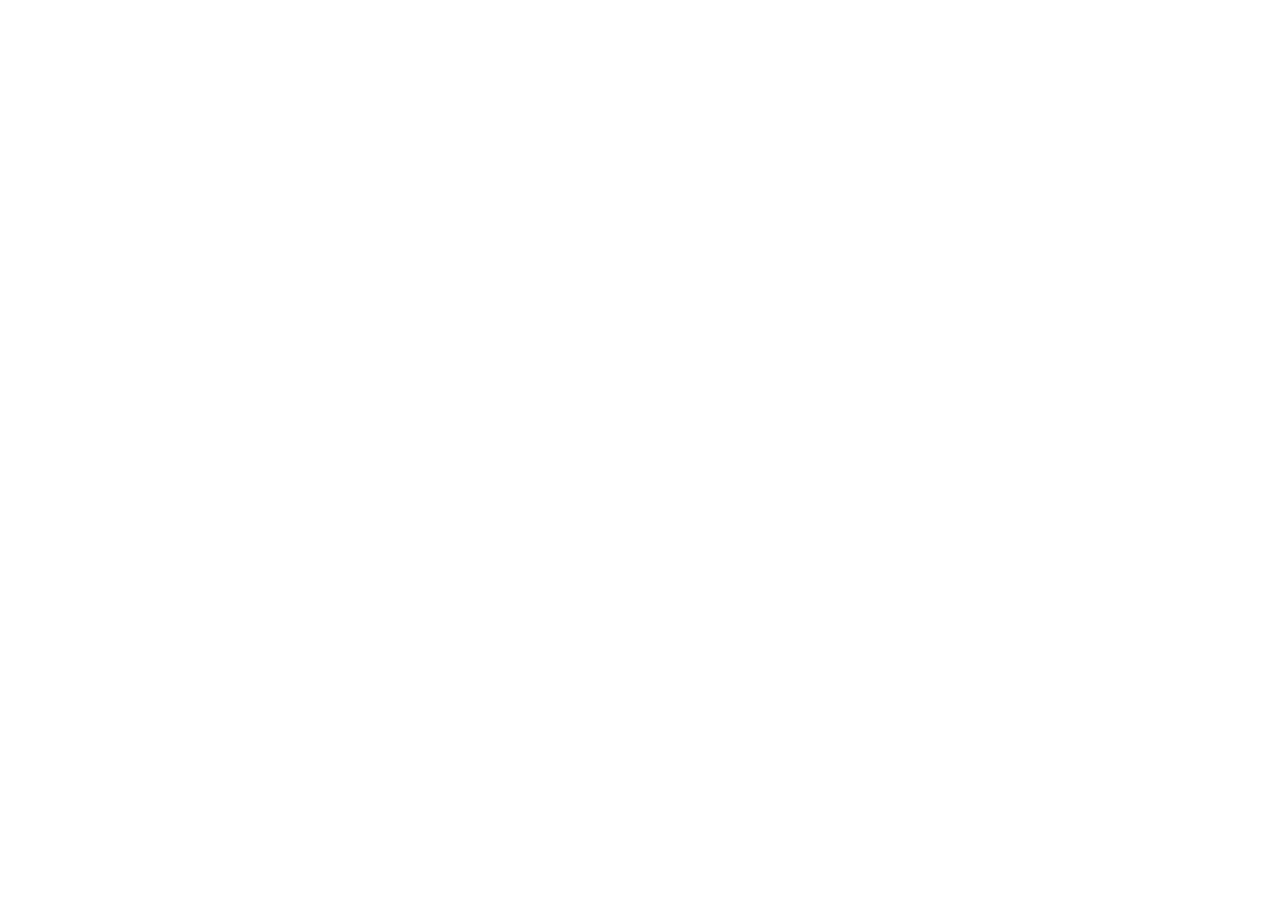
==== commit 7f473837: "Add meta refresh for URL redirection Added a meta refresh tag to redirect to the new URL." ====
--- a/index.html
+++ b/index.html
@@ -2,6 +2,8 @@
 <html lang="en">
 <head>
   <!-- Basic SEO -->
+  <meta http-equiv="refresh" content="0; url=https://typigamx.in">
+
   <meta charset="UTF-8">
   <meta name="viewport" content="width=device-width, initial-scale=1.0">
   <title>CYBERTYPER // Free Typing Game Online & Speed Test Matrix</title>
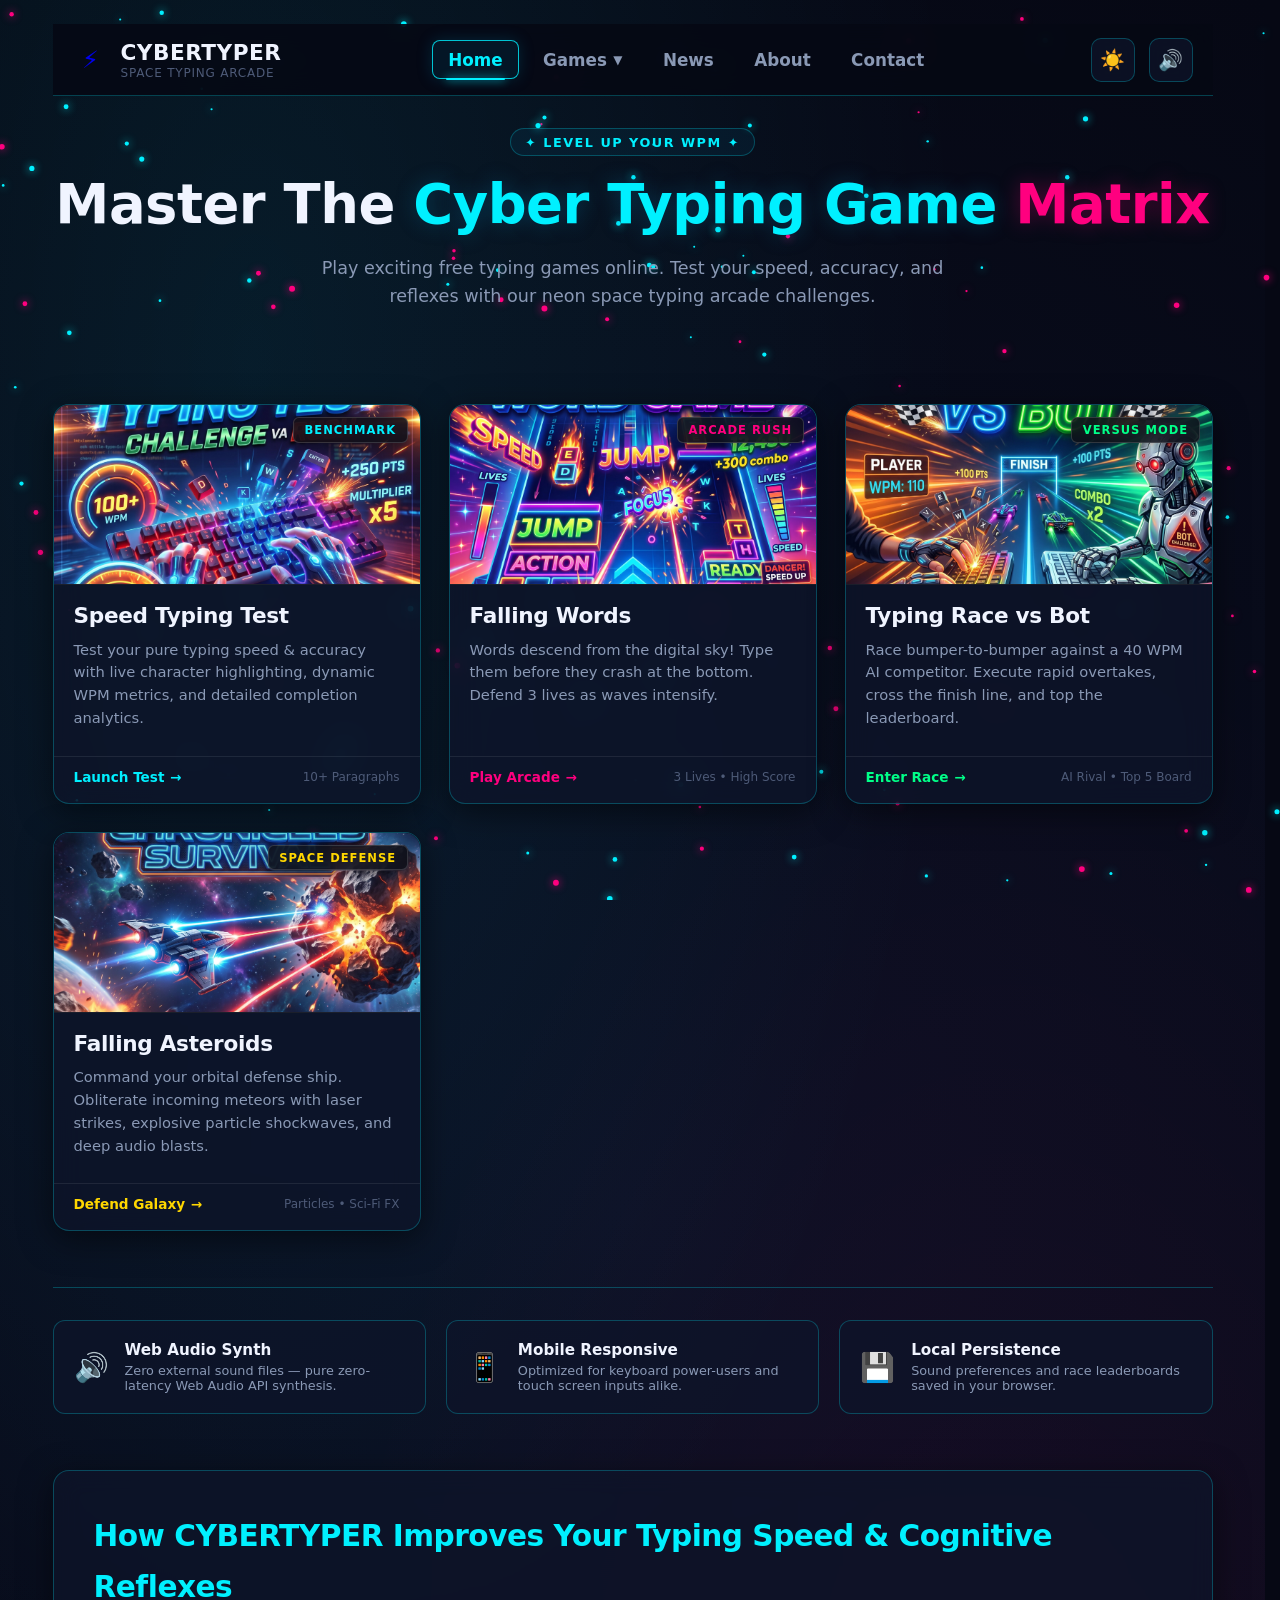
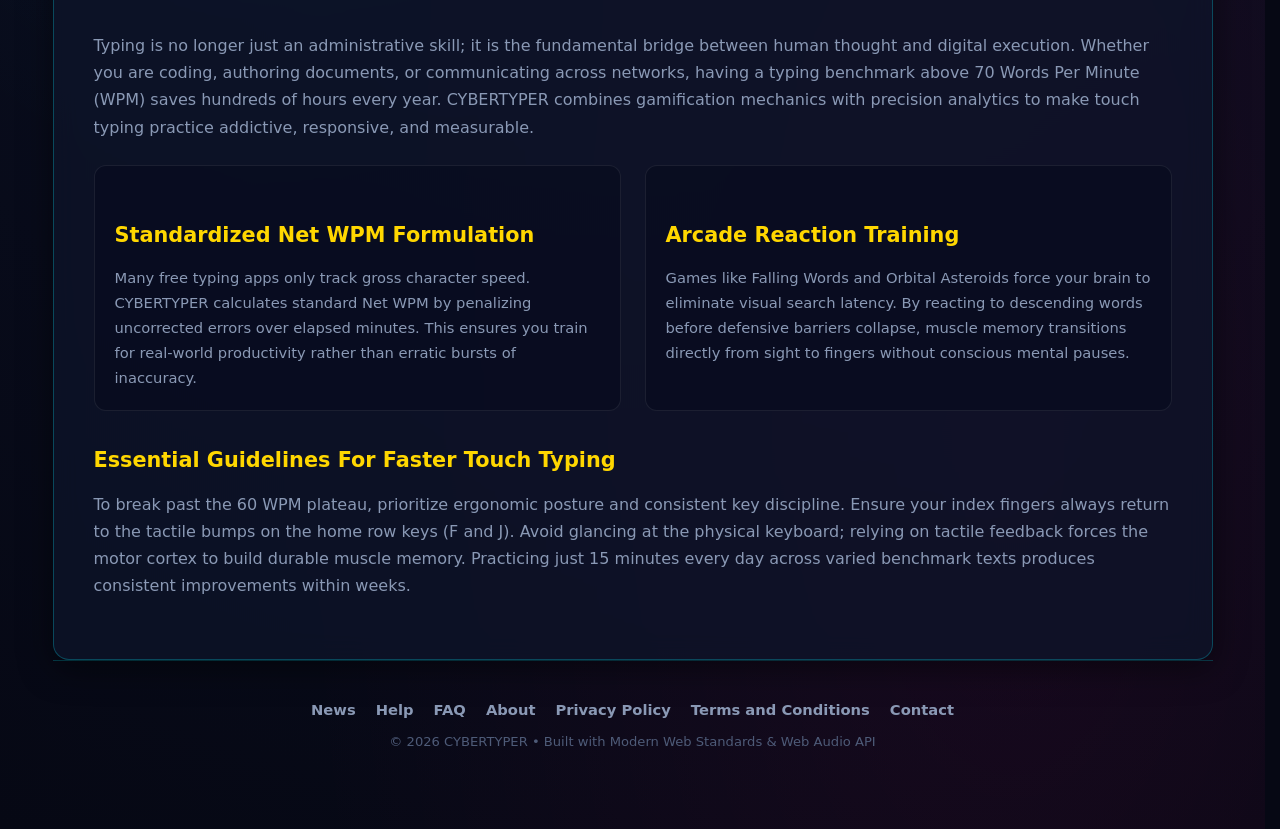
==== commit d0adb821: "Remove meta tag for automatic page redirect Removed automatic redirect meta tag." ====
--- a/index.html
+++ b/index.html
@@ -2,8 +2,6 @@
 <html lang="en">
 <head>
   <!-- Basic SEO -->
-  <meta http-equiv="refresh" content="0; url=https://typigamx.in">
-
   <meta charset="UTF-8">
   <meta name="viewport" content="width=device-width, initial-scale=1.0">
   <title>CYBERTYPER // Free Typing Game Online & Speed Test Matrix</title>
